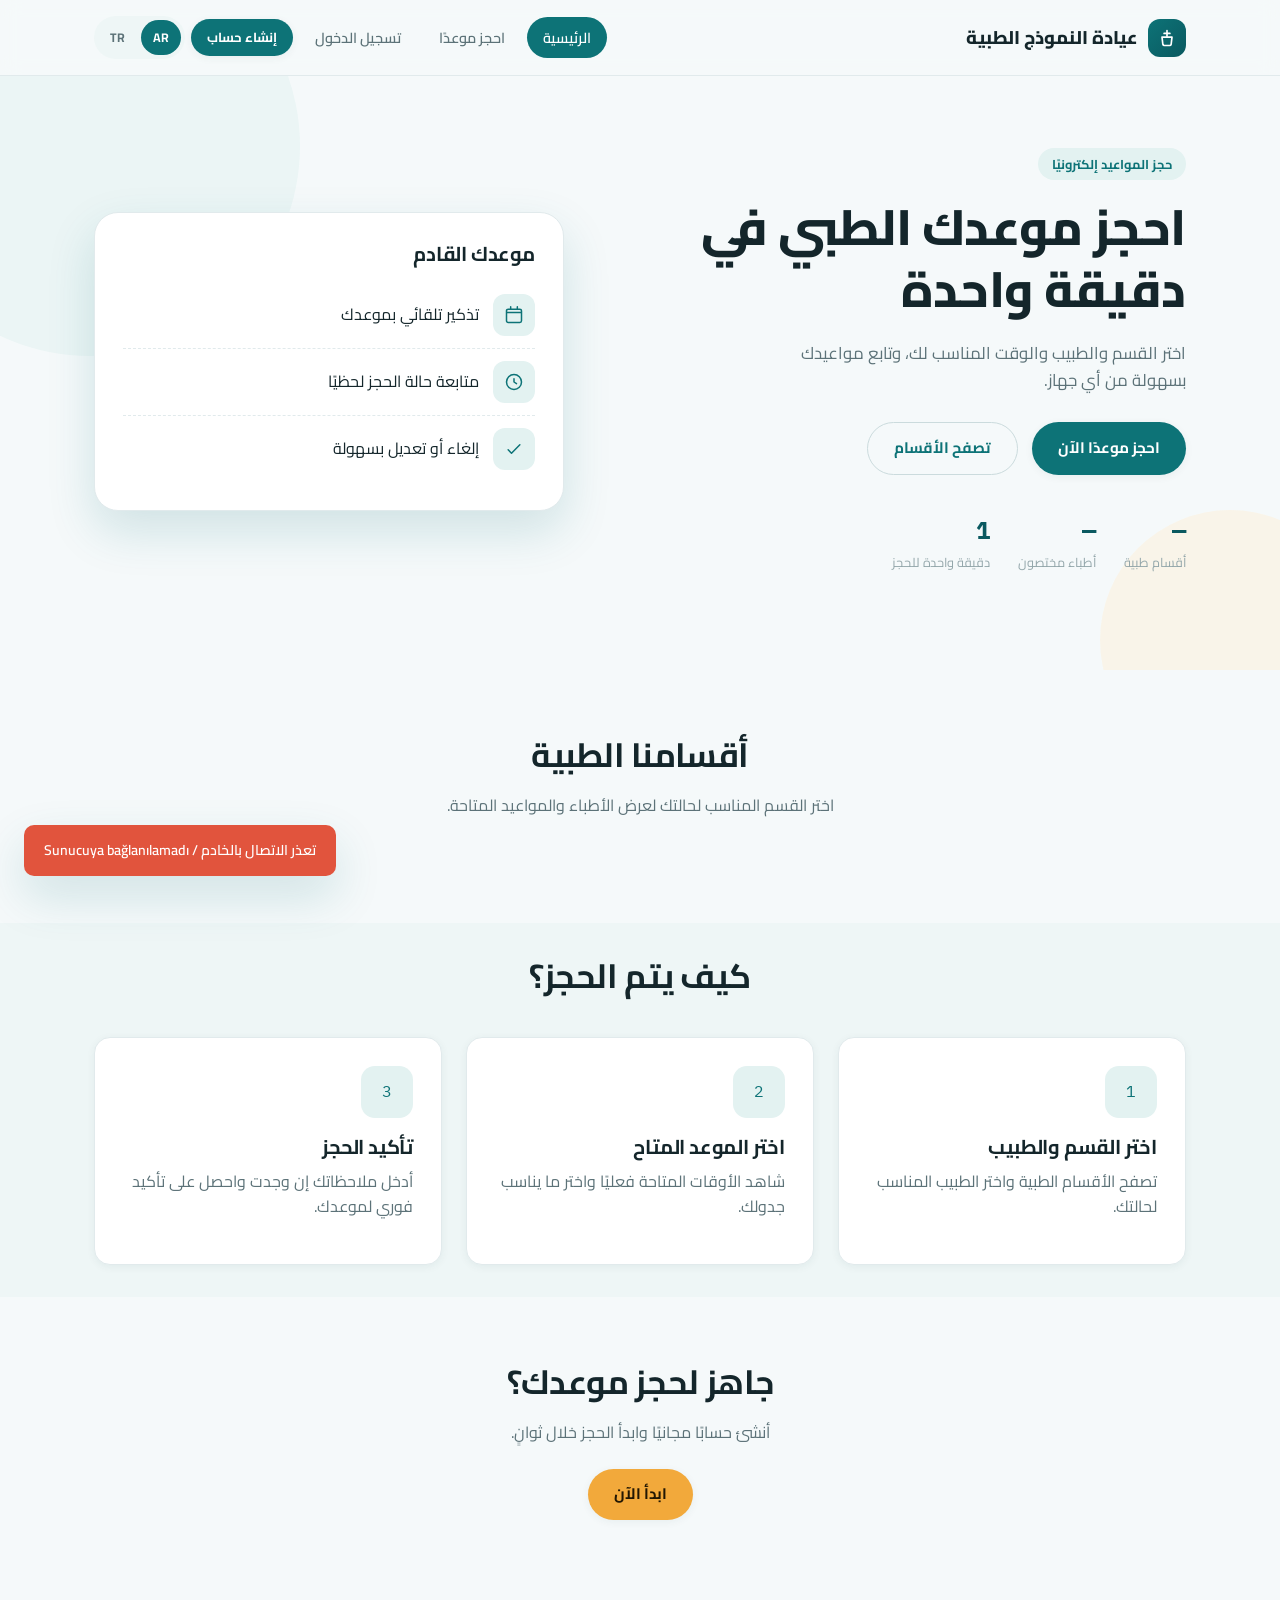
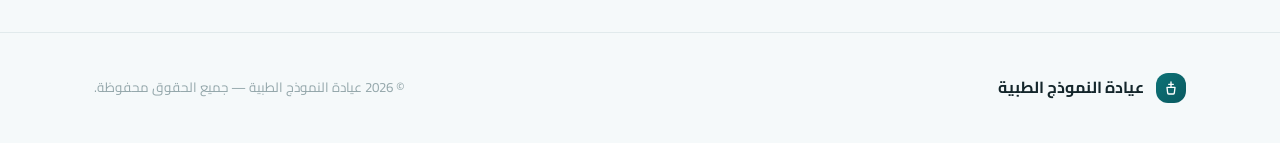
==== frontend/index.html @ ff75f7a0 "Initial commit" ====
<!DOCTYPE html>
<html lang="ar" dir="rtl">
<head>
<meta charset="UTF-8">
<meta name="viewport" content="width=device-width, initial-scale=1.0">
<title>عيادة النموذج الطبية</title>
<link rel="preconnect" href="https://fonts.googleapis.com">
<link rel="preconnect" href="https://fonts.gstatic.com" crossorigin>
<link href="https://fonts.googleapis.com/css2?family=Plus+Jakarta+Sans:wght@400;500;600;700;800&family=Cairo:wght@400;500;600;700;800&family=IBM+Plex+Mono:wght@500;600&display=swap" rel="stylesheet">
<link rel="stylesheet" href="assets/css/style.css">
<link rel="stylesheet" href="assets/css/animations.css">
</head>
<body>

<div id="site-header"></div>

<main class="main-content">

  <!-- ============================== Hero ============================== -->
  <section class="hero">
    <div class="hero-blob hero-blob-1"></div>
    <div class="hero-blob hero-blob-2"></div>
    <div class="container hero-inner">
      <div data-reveal>
        <span class="eyebrow" data-i18n="home.heroEyebrow"></span>
        <h1 data-i18n="home.heroTitle"></h1>
        <p style="font-size:1.05rem; max-width: 46ch;" data-i18n="home.heroSubtitle"></p>
        <div class="hero-actions">
          <a href="booking.html" class="btn btn-primary" data-i18n="home.ctaBook"></a>
          <a href="#departments" class="btn btn-ghost" data-i18n="home.ctaDepartments"></a>
        </div>
        <div class="hero-stats">
          <div class="hero-stat"><b id="stat-departments">—</b><span data-i18n="home.statDepartments"></span></div>
          <div class="hero-stat"><b id="stat-doctors">—</b><span data-i18n="home.statDoctors"></span></div>
          <div class="hero-stat"><b class="mono">1</b><span data-i18n="home.statBooking"></span></div>
        </div>
      </div>

      <div class="hero-card" data-reveal>
        <h3 data-i18n="home.heroCardTitle" style="margin-bottom:16px;"></h3>
        <div class="hero-card-row">
          <span class="hero-card-icon">
            <svg width="20" height="20" viewBox="0 0 24 24" fill="none"><path d="M8 2v3M16 2v3M3.5 9h17M5 5h14a2 2 0 0 1 2 2v12a2 2 0 0 1-2 2H5a2 2 0 0 1-2-2V7a2 2 0 0 1 2-2Z" stroke="currentColor" stroke-width="1.8" stroke-linecap="round" stroke-linejoin="round"/></svg>
          </span>
          <span data-i18n="home.heroCardRow1"></span>
        </div>
        <div class="hero-card-row">
          <span class="hero-card-icon">
            <svg width="20" height="20" viewBox="0 0 24 24" fill="none"><path d="M12 8v4l3 2" stroke="currentColor" stroke-width="1.8" stroke-linecap="round" stroke-linejoin="round"/><circle cx="12" cy="12" r="9" stroke="currentColor" stroke-width="1.8"/></svg>
          </span>
          <span data-i18n="home.heroCardRow2"></span>
        </div>
        <div class="hero-card-row">
          <span class="hero-card-icon">
            <svg width="20" height="20" viewBox="0 0 24 24" fill="none"><path d="m5 13 4 4L19 7" stroke="currentColor" stroke-width="1.8" stroke-linecap="round" stroke-linejoin="round"/></svg>
          </span>
          <span data-i18n="home.heroCardRow3"></span>
        </div>
      </div>
    </div>
  </section>

  <!-- =========================== Departments =========================== -->
  <section id="departments">
    <div class="container">
      <div class="text-center" style="max-width:600px; margin:0 auto 40px;" data-reveal>
        <h2 data-i18n="home.departmentsTitle"></h2>
        <p data-i18n="home.departmentsSubtitle"></p>
      </div>
      <div class="grid grid-4" id="departments-grid" data-reveal-group>
        <!-- injected by home.js -->
      </div>
    </div>
  </section>

  <!-- ========================== How it works =========================== -->
  <section class="section-tight" style="background:var(--color-bg-alt);">
    <div class="container">
      <h2 class="text-center" style="margin-bottom:40px;" data-i18n="home.howItWorksTitle" data-reveal></h2>
      <div class="grid grid-3" data-reveal-group>
        <div class="card card-pad">
          <div class="dept-icon mono">1</div>
          <h3 data-i18n="home.step1Title"></h3>
          <p data-i18n="home.step1Desc"></p>
        </div>
        <div class="card card-pad">
          <div class="dept-icon mono">2</div>
          <h3 data-i18n="home.step2Title"></h3>
          <p data-i18n="home.step2Desc"></p>
        </div>
        <div class="card card-pad">
          <div class="dept-icon mono">3</div>
          <h3 data-i18n="home.step3Title"></h3>
          <p data-i18n="home.step3Desc"></p>
        </div>
      </div>
    </div>
  </section>

  <!-- ============================ Bottom CTA ============================ -->
  <section class="text-center" data-reveal>
    <div class="container">
      <h2 data-i18n="home.ctaBottomTitle"></h2>
      <p style="max-width:50ch; margin:0 auto 24px;" data-i18n="home.ctaBottomSubtitle"></p>
      <a href="booking.html" class="btn btn-accent" data-i18n="home.ctaBottomButton"></a>
    </div>
  </section>

</main>

<div id="site-footer"></div>

<script src="assets/js/config.js"></script>
<script src="assets/js/auth.js"></script>
<script src="assets/js/api.js"></script>
<script src="assets/js/i18n.js"></script>
<script src="assets/js/layout.js"></script>
<script src="assets/js/icons.js"></script>
<script src="assets/js/home.js"></script>
</body>
</html>
---- frontend/assets/css/style.css ----
/* =========================================================================
   Clinic Booking System — Design Tokens & Base Styles
   Palette: clinical teal + warm amber accent, soft light backgrounds.
   Typography: Plus Jakarta Sans (Latin / Turkish) + Cairo (Arabic),
               IBM Plex Mono for times/dates ("appointment ticket" motif).
   ========================================================================= */

:root {
  /* --- Color --- */
  --color-bg: #F5F9FA;
  --color-bg-alt: #EEF6F6;
  --color-surface: #FFFFFF;
  --color-primary: #0D7377;
  --color-primary-dark: #0A5960;
  --color-primary-light: #E3F2F1;
  --color-accent: #F2A93B;
  --color-accent-dark: #D68C1F;
  --color-accent-light: #FDF1DC;
  --color-text: #14262B;
  --color-text-muted: #5C7278;
  --color-text-faint: #93A6AA;
  --color-success: #2FA86B;
  --color-success-light: #E5F6ED;
  --color-danger: #E1543D;
  --color-danger-light: #FCEAE6;
  --color-border: #E1EAEC;
  --color-border-strong: #CBDBDD;

  /* --- Type --- */
  --font-latin: 'Plus Jakarta Sans', 'Segoe UI', sans-serif;
  --font-arabic: 'Cairo', 'Segoe UI', sans-serif;
  --font-mono: 'IBM Plex Mono', 'Courier New', monospace;
  --font-body: var(--font-latin);

  /* --- Shape / Elevation --- */
  --radius-sm: 10px;
  --radius-md: 16px;
  --radius-lg: 24px;
  --radius-pill: 999px;
  --shadow-sm: 0 2px 8px rgba(13, 60, 63, 0.06);
  --shadow-md: 0 8px 24px rgba(13, 115, 119, 0.10);
  --shadow-lg: 0 20px 48px rgba(13, 115, 119, 0.16);

  /* --- Motion --- */
  --ease-out: cubic-bezier(0.16, 1, 0.3, 1);
  --dur-fast: 150ms;
  --dur-base: 280ms;
  --dur-slow: 500ms;
}

html[lang="ar"] { --font-body: var(--font-arabic); }
html[lang="tr"] { --font-body: var(--font-latin); }

* , *::before, *::after { box-sizing: border-box; }

html { scroll-behavior: smooth; }

body {
  margin: 0;
  background: var(--color-bg);
  color: var(--color-text);
  font-family: var(--font-body);
  line-height: 1.6;
  -webkit-font-smoothing: antialiased;
  min-height: 100vh;
  display: flex;
  flex-direction: column;
}

html[dir="rtl"] body { direction: rtl; }
html[dir="ltr"] body { direction: ltr; }

h1, h2, h3, h4 { line-height: 1.25; margin: 0 0 .5em; font-weight: 700; letter-spacing: -0.01em; }
h1 { font-size: clamp(2rem, 1.5rem + 2vw, 3.2rem); font-weight: 800; }
h2 { font-size: clamp(1.5rem, 1.3rem + 1vw, 2.2rem); }
h3 { font-size: 1.25rem; }
p { margin: 0 0 1em; color: var(--color-text-muted); }
a { color: var(--color-primary); text-decoration: none; }
img { max-width: 100%; display: block; }

.mono { font-family: var(--font-mono); letter-spacing: 0.01em; }

.container {
  width: 100%;
  max-width: 1140px;
  margin: 0 auto;
  padding: 0 24px;
}

.main-content { flex: 1; }

section { padding: 64px 0; }
.section-tight { padding: 32px 0; }

.eyebrow {
  display: inline-flex;
  align-items: center;
  gap: 8px;
  font-size: 0.8rem;
  font-weight: 700;
  color: var(--color-primary);
  background: var(--color-primary-light);
  padding: 6px 14px;
  border-radius: var(--radius-pill);
  margin-bottom: 16px;
}

/* ============================= Buttons ================================ */
.btn {
  display: inline-flex;
  align-items: center;
  justify-content: center;
  gap: 8px;
  border: none;
  cursor: pointer;
  font-family: inherit;
  font-weight: 700;
  font-size: 0.95rem;
  padding: 13px 26px;
  border-radius: var(--radius-pill);
  transition: transform var(--dur-fast) var(--ease-out), box-shadow var(--dur-fast) var(--ease-out), background var(--dur-fast);
  white-space: nowrap;
}
.btn:active { transform: scale(0.97); }
.btn:disabled { opacity: 0.55; cursor: not-allowed; transform: none !important; }

.btn-primary { background: var(--color-primary); color: #fff; box-shadow: var(--shadow-sm); }
.btn-primary:hover:not(:disabled) { background: var(--color-primary-dark); box-shadow: var(--shadow-md); transform: translateY(-2px); }

.btn-accent { background: var(--color-accent); color: #221703; box-shadow: var(--shadow-sm); }
.btn-accent:hover:not(:disabled) { background: var(--color-accent-dark); box-shadow: var(--shadow-md); transform: translateY(-2px); }

.btn-ghost { background: transparent; color: var(--color-primary); border: 1.5px solid var(--color-border-strong); }
.btn-ghost:hover:not(:disabled) { background: var(--color-primary-light); border-color: var(--color-primary); }

.btn-danger-ghost { background: transparent; color: var(--color-danger); border: 1.5px solid var(--color-danger-light); }
.btn-danger-ghost:hover:not(:disabled) { background: var(--color-danger-light); }

.btn-sm { padding: 8px 16px; font-size: 0.82rem; }
.btn-block { width: 100%; }
.btn-icon { padding: 10px; border-radius: 50%; }

/* ============================== Cards ================================== */
.card {
  background: var(--color-surface);
  border: 1px solid var(--color-border);
  border-radius: var(--radius-md);
  box-shadow: var(--shadow-sm);
}
.card-pad { padding: 28px; }

/* =========================== Form elements ============================= */
.field { margin-bottom: 18px; }
.field label {
  display: block;
  font-size: 0.85rem;
  font-weight: 700;
  margin-bottom: 6px;
  color: var(--color-text);
}
.field .hint { font-size: 0.78rem; color: var(--color-text-faint); margin-top: 4px; }

input, select, textarea {
  width: 100%;
  font-family: inherit;
  font-size: 0.95rem;
  color: var(--color-text);
  background: var(--color-bg);
  border: 1.5px solid var(--color-border);
  border-radius: var(--radius-sm);
  padding: 12px 16px;
  transition: border-color var(--dur-fast), box-shadow var(--dur-fast);
}
textarea { resize: vertical; min-height: 90px; }
input:focus, select:focus, textarea:focus {
  outline: none;
  border-color: var(--color-primary);
  box-shadow: 0 0 0 4px var(--color-primary-light);
}
input.invalid { border-color: var(--color-danger); }

.form-error {
  color: var(--color-danger);
  background: var(--color-danger-light);
  border-radius: var(--radius-sm);
  padding: 12px 16px;
  font-size: 0.88rem;
  margin-bottom: 16px;
  display: none;
}
.form-error.visible { display: block; }

/* ============================== Badges ================================= */
.badge {
  display: inline-flex;
  align-items: center;
  gap: 6px;
  font-size: 0.75rem;
  font-weight: 700;
  padding: 5px 12px;
  border-radius: var(--radius-pill);
}
.badge-confirmed { background: var(--color-success-light); color: var(--color-success); }
.badge-cancelled { background: var(--color-danger-light); color: var(--color-danger); }
.badge-completed { background: var(--color-primary-light); color: var(--color-primary); }
.badge-no_show { background: #F1F1F1; color: #777; }
.badge::before { content: ''; width: 6px; height: 6px; border-radius: 50%; background: currentColor; }

/* ============================== Navbar ================================= */
.navbar {
  position: sticky;
  top: 0;
  z-index: 100;
  background: rgba(245, 249, 250, 0.85);
  backdrop-filter: blur(10px);
  border-bottom: 1px solid var(--color-border);
}
.navbar-inner {
  display: flex;
  align-items: center;
  justify-content: space-between;
  padding: 16px 24px;
  max-width: 1140px;
  margin: 0 auto;
  gap: 16px;
}
.brand { display: flex; align-items: center; gap: 10px; font-weight: 800; font-size: 1.15rem; color: var(--color-text); }
.brand-mark {
  width: 38px; height: 38px; border-radius: 12px;
  background: linear-gradient(135deg, var(--color-primary), var(--color-primary-dark));
  display: flex; align-items: center; justify-content: center; color: #fff; flex-shrink: 0;
}
.nav-links { display: flex; align-items: center; gap: 6px; flex-wrap: wrap; }
.nav-link {
  padding: 9px 16px; border-radius: var(--radius-pill); font-weight: 600; font-size: 0.9rem;
  color: var(--color-text-muted); transition: background var(--dur-fast), color var(--dur-fast);
}
.nav-link:hover { background: var(--color-primary-light); color: var(--color-primary-dark); }
.nav-link.active { background: var(--color-primary); color: #fff; }

.lang-switch { display: flex; gap: 4px; background: var(--color-bg-alt); padding: 4px; border-radius: var(--radius-pill); }
.lang-switch button {
  border: none; background: transparent; padding: 6px 12px; border-radius: var(--radius-pill);
  font-family: inherit; font-weight: 700; font-size: 0.78rem; cursor: pointer; color: var(--color-text-muted);
  transition: background var(--dur-fast), color var(--dur-fast);
}
.lang-switch button.active { background: var(--color-primary); color: #fff; }

.navbar-toggle { display: none; background: none; border: none; cursor: pointer; padding: 8px; }

@media (max-width: 780px) {
  .navbar-toggle { display: inline-flex; }
  .nav-links {
    position: absolute; inset-inline: 0; top: 100%; background: var(--color-surface);
    flex-direction: column; align-items: stretch; padding: 12px; border-bottom: 1px solid var(--color-border);
    display: none;
  }
  .nav-links.open { display: flex; }
  .nav-link { text-align: center; }
}

/* =============================== Footer ================================ */
.site-footer { border-top: 1px solid var(--color-border); padding: 40px 0; margin-top: 48px; }
.footer-inner { display: flex; flex-wrap: wrap; gap: 16px; align-items: center; justify-content: space-between; }
.footer-inner small { color: var(--color-text-faint); }

/* ================================ Utils ================================= */
.text-center { text-align: center; }
.muted { color: var(--color-text-muted); }
.stack { display: flex; flex-direction: column; gap: 12px; }
.row { display: flex; align-items: center; gap: 12px; flex-wrap: wrap; }
.grid { display: grid; gap: 24px; }
.grid-2 { grid-template-columns: repeat(2, 1fr); }
.grid-3 { grid-template-columns: repeat(3, 1fr); }
.grid-4 { grid-template-columns: repeat(4, 1fr); }
@media (max-width: 900px) { .grid-3, .grid-4 { grid-template-columns: repeat(2, 1fr); } }
@media (max-width: 600px) { .grid-2, .grid-3, .grid-4 { grid-template-columns: 1fr; } }

.empty-state { text-align: center; padding: 64px 24px; color: var(--color-text-faint); }
.empty-state svg { margin-bottom: 16px; opacity: 0.6; }

.spinner {
  width: 20px; height: 20px; border-radius: 50%;
  border: 3px solid var(--color-primary-light); border-top-color: var(--color-primary);
  animation: spin 0.7s linear infinite;
}
@keyframes spin { to { transform: rotate(360deg); } }

.skeleton { background: linear-gradient(100deg, var(--color-border) 30%, #EEF6F6 50%, var(--color-border) 70%); background-size: 200% 100%; animation: shimmer 1.4s infinite; border-radius: var(--radius-sm); }
@keyframes shimmer { to { background-position: -200% 0; } }

::selection { background: var(--color-accent-light); color: var(--color-primary-dark); }

/* ================================ Hero ================================== */
.hero { position: relative; overflow: hidden; padding: 72px 0 96px; }
.hero-inner { position: relative; z-index: 2; display: grid; grid-template-columns: 1.1fr 0.9fr; gap: 48px; align-items: center; }
@media (max-width: 860px) { .hero-inner { grid-template-columns: 1fr; } }
.hero h1 { margin-bottom: 20px; }
.hero-actions { display: flex; gap: 14px; flex-wrap: wrap; margin-top: 28px; }
.hero-stats { display: flex; gap: 28px; margin-top: 36px; flex-wrap: wrap; }
.hero-stat b { display: block; font-family: var(--font-mono); font-size: 1.5rem; color: var(--color-primary-dark); }
.hero-stat span { font-size: 0.8rem; color: var(--color-text-faint); }

.hero-blob { position: absolute; border-radius: 50%; filter: blur(0px); opacity: 0.55; z-index: 1; }
.hero-blob-1 { width: 420px; height: 420px; background: var(--color-primary-light); top: -140px; inset-inline-end: -120px; animation: float-blob 9s ease-in-out infinite; }
.hero-blob-2 { width: 260px; height: 260px; background: var(--color-accent-light); bottom: -100px; inset-inline-start: -80px; animation: float-blob 11s ease-in-out infinite reverse; }
@keyframes float-blob { 0%, 100% { transform: translateY(0) scale(1); } 50% { transform: translateY(-24px) scale(1.05); } }

.hero-card {
  position: relative; z-index: 2; background: var(--color-surface); border-radius: var(--radius-lg);
  box-shadow: var(--shadow-lg); padding: 28px; border: 1px solid var(--color-border);
}
.hero-card-row { display: flex; align-items: center; gap: 14px; padding: 12px 0; border-bottom: 1px dashed var(--color-border); }
.hero-card-row:last-child { border-bottom: none; }
.hero-card-icon { width: 42px; height: 42px; border-radius: 12px; background: var(--color-primary-light); color: var(--color-primary); display: flex; align-items: center; justify-content: center; flex-shrink: 0; }

/* ========================= Department / Doctor cards ==================== */
.dept-card, .doctor-card {
  background: var(--color-surface); border: 1px solid var(--color-border); border-radius: var(--radius-md);
  padding: 24px; cursor: pointer; transition: transform var(--dur-base) var(--ease-out), box-shadow var(--dur-base) var(--ease-out), border-color var(--dur-base);
  text-align: start;
}
.dept-card:hover, .doctor-card:hover { transform: translateY(-6px); box-shadow: var(--shadow-md); border-color: var(--color-primary-light); }
.dept-card.selected, .doctor-card.selected { border-color: var(--color-primary); box-shadow: 0 0 0 3px var(--color-primary-light); }

.dept-icon {
  width: 52px; height: 52px; border-radius: 14px; background: var(--color-primary-light); color: var(--color-primary);
  display: flex; align-items: center; justify-content: center; margin-bottom: 16px;
}
.dept-card h3 { margin-bottom: 8px; }
.dept-card p { font-size: 0.88rem; margin-bottom: 0; }

.doctor-avatar {
  width: 64px; height: 64px; border-radius: 50%; background: var(--color-primary-light); color: var(--color-primary-dark);
  display: flex; align-items: center; justify-content: center; font-weight: 800; font-size: 1.3rem; margin-bottom: 14px;
  background-size: cover; background-position: center;
}
.doctor-card h3 { margin-bottom: 2px; }
.doctor-card .doctor-title { font-size: 0.82rem; color: var(--color-primary); font-weight: 700; margin-bottom: 10px; }
.doctor-card p.bio { font-size: 0.85rem; }

/* ============================ Booking wizard ============================ */
.wizard-steps { display: flex; align-items: center; gap: 6px; margin-bottom: 40px; flex-wrap: wrap; }
.wizard-step { display: flex; align-items: center; gap: 8px; font-size: 0.82rem; font-weight: 700; color: var(--color-text-faint); }
.wizard-step .dot {
  width: 28px; height: 28px; border-radius: 50%; background: var(--color-bg-alt); color: var(--color-text-faint);
  display: flex; align-items: center; justify-content: center; font-family: var(--font-mono); font-size: 0.78rem;
  transition: background var(--dur-base), color var(--dur-base);
}
.wizard-step.active .dot { background: var(--color-primary); color: #fff; }
.wizard-step.done .dot { background: var(--color-success); color: #fff; }
.wizard-step.active { color: var(--color-text); }
.wizard-connector { flex: 1; height: 2px; background: var(--color-border); min-width: 16px; }

.wizard-panel { animation: step-in var(--dur-slow) var(--ease-out); }
@keyframes step-in { from { opacity: 0; transform: translateY(12px); } to { opacity: 1; transform: translateY(0); } }

.time-slot-grid { display: grid; grid-template-columns: repeat(auto-fill, minmax(110px, 1fr)); gap: 10px; margin-top: 8px; }
.time-slot {
  font-family: var(--font-mono); font-size: 0.85rem; font-weight: 600; text-align: center; padding: 12px 8px;
  border: 1.5px solid var(--color-border); border-radius: var(--radius-sm); background: var(--color-surface); cursor: pointer;
  transition: all var(--dur-fast) var(--ease-out);
}
.time-slot:hover:not(.disabled) { border-color: var(--color-primary); background: var(--color-primary-light); }
.time-slot.selected { background: var(--color-primary); border-color: var(--color-primary); color: #fff; transform: scale(1.04); }
.time-slot.disabled { opacity: 0.35; text-decoration: line-through; cursor: not-allowed; }

/* ============================ Appointment ticket ========================= */
.ticket {
  display: flex; background: var(--color-surface); border: 1px solid var(--color-border); border-radius: var(--radius-md);
  overflow: hidden; box-shadow: var(--shadow-sm); position: relative;
}
.ticket-main { flex: 1; padding: 22px 24px; }
.ticket-stub {
  width: 130px; flex-shrink: 0; background: var(--color-primary-light); display: flex; flex-direction: column;
  align-items: center; justify-content: center; gap: 4px; position: relative;
  border-inline-start: 2px dashed var(--color-border-strong);
}
.ticket-stub .time { font-family: var(--font-mono); font-weight: 800; font-size: 1.3rem; color: var(--color-primary-dark); }
.ticket-stub .date { font-family: var(--font-mono); font-size: 0.72rem; color: var(--color-primary-dark); opacity: 0.75; }
.ticket-stub::before, .ticket-stub::after {
  content: ''; position: absolute; width: 18px; height: 18px; background: var(--color-bg); border-radius: 50%;
  inset-inline-start: -9px;
}
.ticket-stub::before { top: -9px; }
.ticket-stub::after { bottom: -9px; }
.ticket-title { font-weight: 700; font-size: 1.02rem; margin-bottom: 4px; }
.ticket-sub { font-size: 0.85rem; color: var(--color-text-muted); margin-bottom: 12px; }
.ticket-actions { display: flex; gap: 10px; align-items: center; flex-wrap: wrap; }

/* ============================== Admin layout ============================= */
.admin-shell { display: grid; grid-template-columns: 220px 1fr; gap: 28px; align-items: start; }
@media (max-width: 860px) { .admin-shell { grid-template-columns: 1fr; } }
.admin-tabs { display: flex; flex-direction: column; gap: 4px; position: sticky; top: 90px; }
@media (max-width: 860px) { .admin-tabs { position: static; flex-direction: row; overflow-x: auto; padding-bottom: 4px; } }
.admin-tab {
  text-align: start; padding: 11px 16px; border-radius: var(--radius-sm); border: none; background: transparent;
  font-family: inherit; font-weight: 700; font-size: 0.88rem; color: var(--color-text-muted); cursor: pointer; white-space: nowrap;
}
.admin-tab.active { background: var(--color-primary); color: #fff; }
.admin-tab:hover:not(.active) { background: var(--color-primary-light); }

.admin-panel { display: none; }
.admin-panel.active { display: block; animation: step-in var(--dur-base) var(--ease-out); }

.data-table { width: 100%; border-collapse: collapse; font-size: 0.88rem; }
.data-table th { text-align: start; padding: 10px 12px; color: var(--color-text-faint); font-size: 0.75rem; text-transform: uppercase; letter-spacing: 0.03em; border-bottom: 1.5px solid var(--color-border); }
.data-table td { padding: 12px; border-bottom: 1px solid var(--color-border); vertical-align: middle; }
.data-table tr:last-child td { border-bottom: none; }
.table-wrap { overflow-x: auto; border-radius: var(--radius-md); border: 1px solid var(--color-border); background: var(--color-surface); }
.table-wrap .data-table { border-radius: var(--radius-md); overflow: hidden; }

.filter-bar { display: flex; gap: 10px; flex-wrap: wrap; margin-bottom: 18px; align-items: center; }
.filter-bar select, .filter-bar input { width: auto; min-width: 140px; }

.modal-backdrop {
  position: fixed; inset: 0; background: rgba(20, 38, 43, 0.45); display: none;
  align-items: center; justify-content: center; z-index: 200; padding: 20px; backdrop-filter: blur(2px);
}
.modal-backdrop.open { display: flex; animation: fade-in var(--dur-base); }
@keyframes fade-in { from { opacity: 0; } to { opacity: 1; } }
.modal { background: var(--color-surface); border-radius: var(--radius-lg); padding: 28px; width: 100%; max-width: 480px; box-shadow: var(--shadow-lg); max-height: 90vh; overflow-y: auto; animation: step-in var(--dur-base) var(--ease-out); }

.toast-stack { position: fixed; bottom: 24px; inset-inline-end: 24px; z-index: 300; display: flex; flex-direction: column; gap: 10px; }
.toast {
  background: var(--color-text); color: #fff; padding: 14px 20px; border-radius: var(--radius-sm); box-shadow: var(--shadow-lg);
  font-size: 0.88rem; font-weight: 600; animation: toast-in var(--dur-base) var(--ease-out); max-width: 320px;
}
.toast.success { background: var(--color-success); }
.toast.error { background: var(--color-danger); }
@keyframes toast-in { from { opacity: 0; transform: translateY(12px); } to { opacity: 1; transform: translateY(0); } }

/* ============================ Segmented toggle =========================== */
.segmented { display: flex; background: var(--color-bg-alt); border-radius: var(--radius-sm); padding: 4px; gap: 4px; }
.segmented label {
  flex: 1; text-align: center; padding: 9px 12px; border-radius: 8px; font-size: 0.85rem; font-weight: 700;
  color: var(--color-text-muted); cursor: pointer; transition: background var(--dur-fast), color var(--dur-fast); margin: 0;
}
.segmented input { position: absolute; opacity: 0; pointer-events: none; width: 1px; height: 1px; }
.segmented input:checked + label { background: var(--color-primary); color: #fff; }

.verify-banner {
  background: var(--color-accent-light); border-bottom: 1px solid var(--color-accent); padding: 10px 24px;
  text-align: center; font-size: 0.85rem; font-weight: 600; color: var(--color-accent-dark);
}
.verify-banner a { color: var(--color-primary-dark); text-decoration: underline; font-weight: 700; }

/* Respect reduced motion everywhere */
@media (prefers-reduced-motion: reduce) {
  *, *::before, *::after { animation-duration: 0.01ms !important; animation-iteration-count: 1 !important; transition-duration: 0.01ms !important; scroll-behavior: auto !important; }
}
---- frontend/assets/css/animations.css ----
/* =========================================================================
   Animation utilities — used sparingly and deliberately:
   - reveal-on-scroll for section entrances
   - auth-card entrance
   - fade/slide helpers reused by JS-rendered content
   ========================================================================= */

[data-reveal] {
  opacity: 0;
  transform: translateY(18px);
  transition: opacity 640ms cubic-bezier(0.16, 1, 0.3, 1), transform 640ms cubic-bezier(0.16, 1, 0.3, 1);
}
[data-reveal].revealed { opacity: 1; transform: translateY(0); }

[data-reveal-group] > * { opacity: 0; transform: translateY(16px); transition: opacity 560ms cubic-bezier(0.16,1,0.3,1), transform 560ms cubic-bezier(0.16,1,0.3,1); }
[data-reveal-group].revealed > * { opacity: 1; transform: translateY(0); }
[data-reveal-group].revealed > *:nth-child(1) { transition-delay: 0ms; }
[data-reveal-group].revealed > *:nth-child(2) { transition-delay: 70ms; }
[data-reveal-group].revealed > *:nth-child(3) { transition-delay: 140ms; }
[data-reveal-group].revealed > *:nth-child(4) { transition-delay: 210ms; }
[data-reveal-group].revealed > *:nth-child(5) { transition-delay: 280ms; }
[data-reveal-group].revealed > *:nth-child(6) { transition-delay: 350ms; }

.auth-shell { min-height: calc(100vh - 160px); display: flex; align-items: center; justify-content: center; padding: 48px 20px; }
.auth-card { width: 100%; max-width: 420px; animation: auth-in 620ms cubic-bezier(0.16, 1, 0.3, 1); }
@keyframes auth-in { from { opacity: 0; transform: translateY(24px) scale(0.98); } to { opacity: 1; transform: translateY(0) scale(1); } }

.fade-in { animation: simple-fade 400ms ease-out; }
@keyframes simple-fade { from { opacity: 0; } to { opacity: 1; } }

.pulse-dot { position: relative; }
.pulse-dot::after {
  content: ''; position: absolute; inset: 0; border-radius: inherit; background: currentColor; opacity: 0.5;
  animation: pulse-ring 1.6s cubic-bezier(0.16, 1, 0.3, 1) infinite;
}
@keyframes pulse-ring { 0% { transform: scale(1); opacity: 0.4; } 100% { transform: scale(1.9); opacity: 0; } }

.confirm-check {
  width: 76px; height: 76px; border-radius: 50%; background: var(--color-success-light); color: var(--color-success);
  display: flex; align-items: center; justify-content: center; margin: 0 auto 20px;
  animation: check-pop 560ms cubic-bezier(0.16, 1, 0.3, 1);
}
@keyframes check-pop { 0% { transform: scale(0.5); opacity: 0; } 70% { transform: scale(1.08); opacity: 1; } 100% { transform: scale(1); } }

@media (prefers-reduced-motion: reduce) {
  [data-reveal], [data-reveal-group] > * { opacity: 1 !important; transform: none !important; transition: none !important; }
}
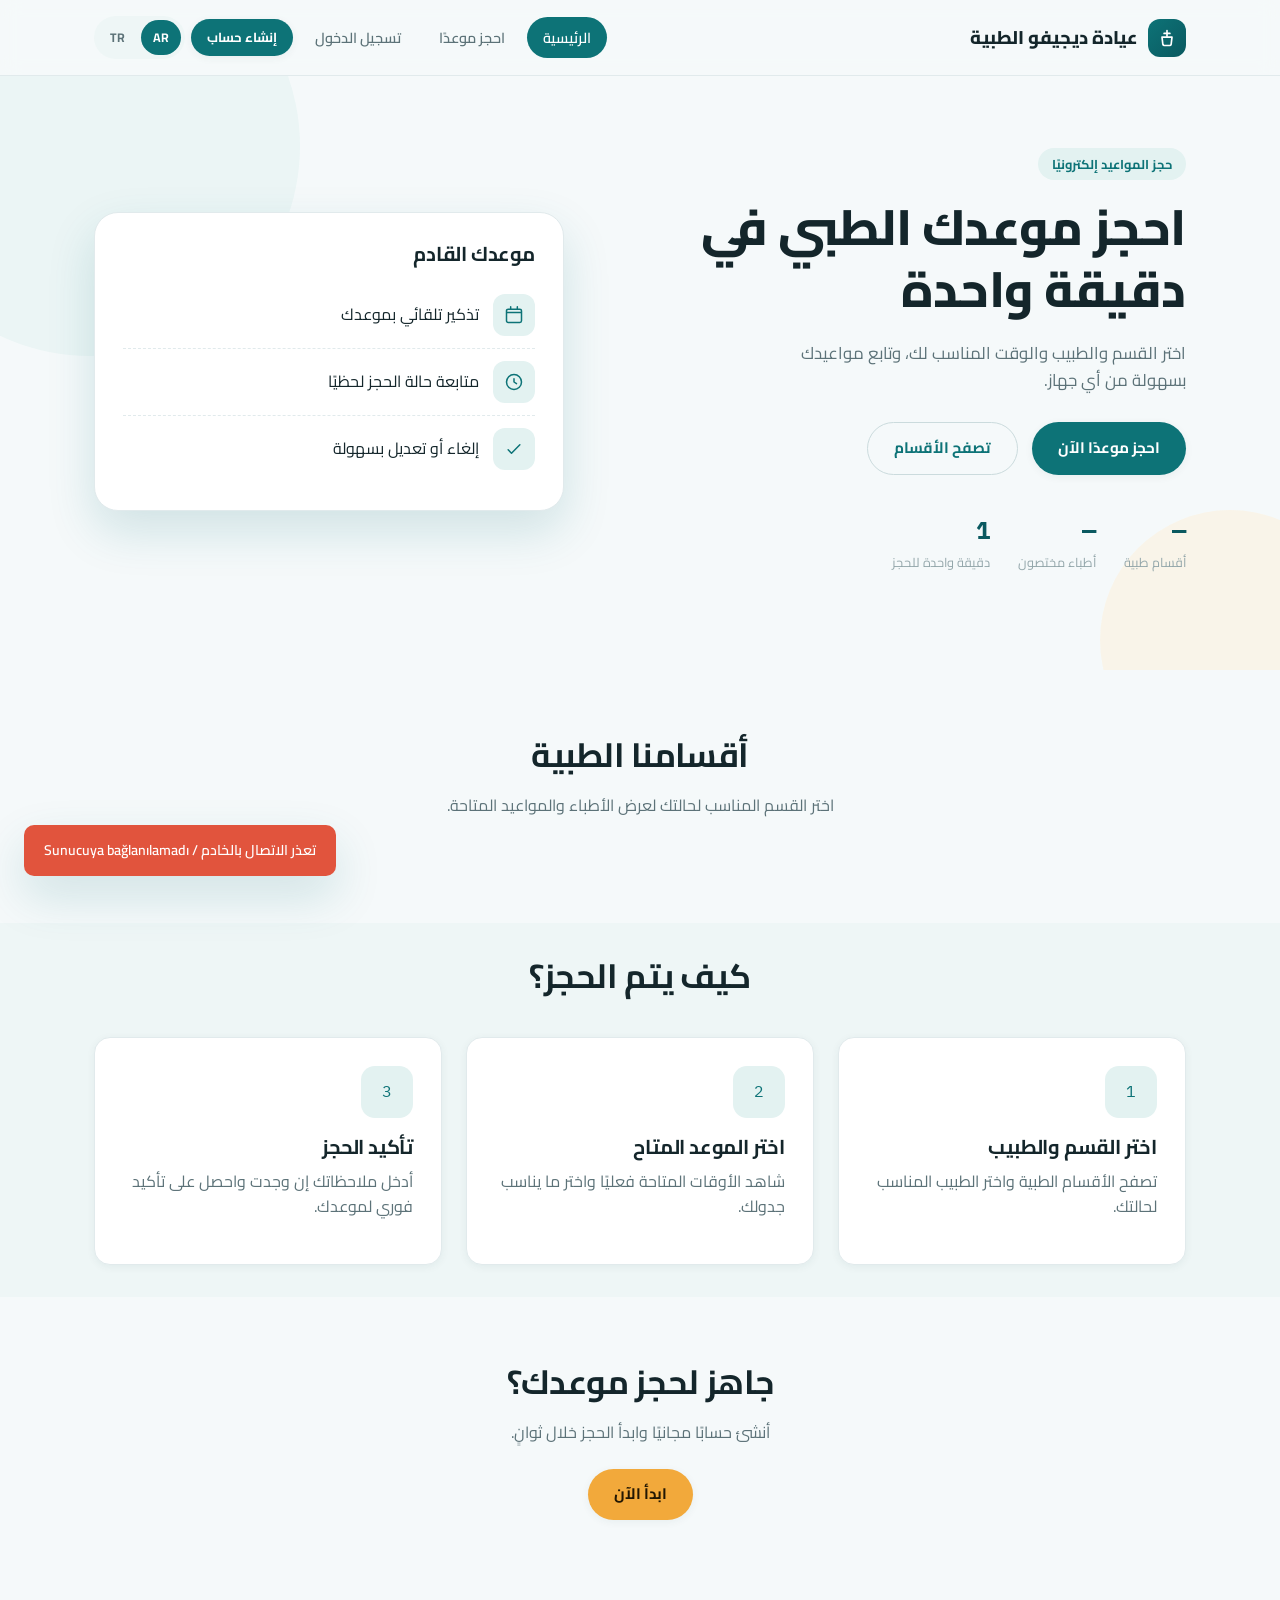
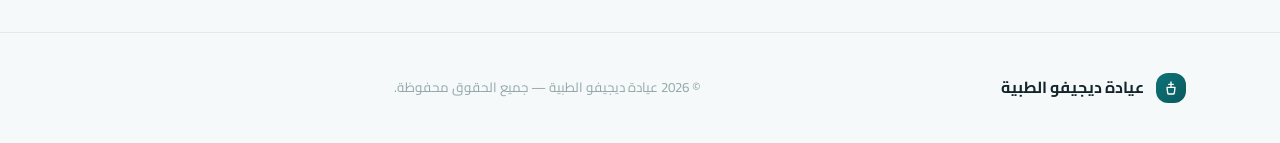
==== commit 7ed5404c: "a" ====
--- a/frontend/index.html
+++ b/frontend/index.html
@@ -23,8 +23,8 @@
     <div class="container hero-inner">
       <div data-reveal>
         <span class="eyebrow" data-i18n="home.heroEyebrow"></span>
-        <h1 data-i18n="home.heroTitle"></h1>
-        <p style="font-size:1.05rem; max-width: 46ch;" data-i18n="home.heroSubtitle"></p>
+        <h1 data-i18n="home.heroTitle" data-theme-text="hero.title"></h1>
+        <p style="font-size:1.05rem; max-width: 46ch;" data-i18n="home.heroSubtitle" data-theme-text="hero.subtitle"></p>
         <div class="hero-actions">
           <a href="booking.html" class="btn btn-primary" data-i18n="home.ctaBook"></a>
           <a href="#departments" class="btn btn-ghost" data-i18n="home.ctaDepartments"></a>
@@ -113,6 +113,7 @@
 <script src="assets/js/config.js"></script>
 <script src="assets/js/auth.js"></script>
 <script src="assets/js/api.js"></script>
+<script src="assets/js/theme.js"></script>
 <script src="assets/js/i18n.js"></script>
 <script src="assets/js/layout.js"></script>
 <script src="assets/js/icons.js"></script>
--- a/frontend/assets/css/style.css
+++ b/frontend/assets/css/style.css
@@ -439,12 +439,6 @@
 .segmented input { position: absolute; opacity: 0; pointer-events: none; width: 1px; height: 1px; }
 .segmented input:checked + label { background: var(--color-primary); color: #fff; }
 
-.verify-banner {
-  background: var(--color-accent-light); border-bottom: 1px solid var(--color-accent); padding: 10px 24px;
-  text-align: center; font-size: 0.85rem; font-weight: 600; color: var(--color-accent-dark);
-}
-.verify-banner a { color: var(--color-primary-dark); text-decoration: underline; font-weight: 700; }
-
 /* Respect reduced motion everywhere */
 @media (prefers-reduced-motion: reduce) {
   *, *::before, *::after { animation-duration: 0.01ms !important; animation-iteration-count: 1 !important; transition-duration: 0.01ms !important; scroll-behavior: auto !important; }
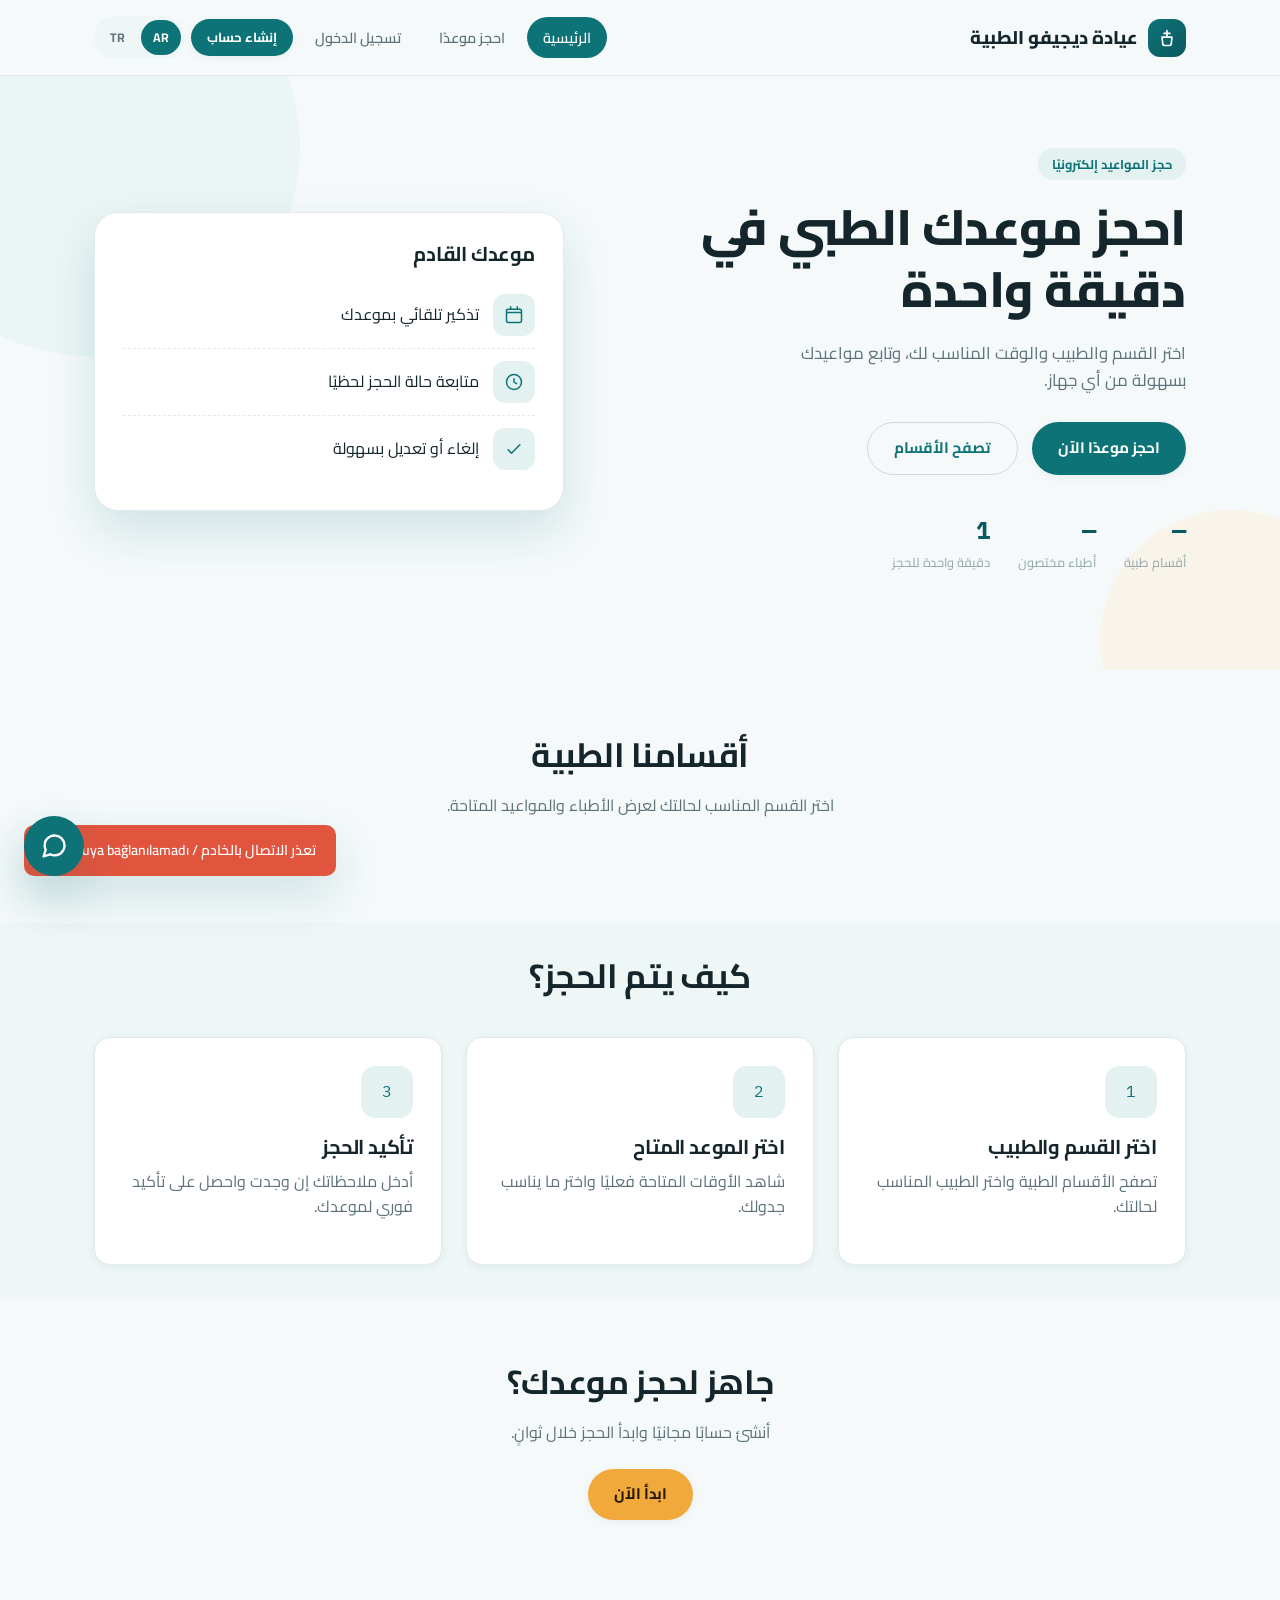
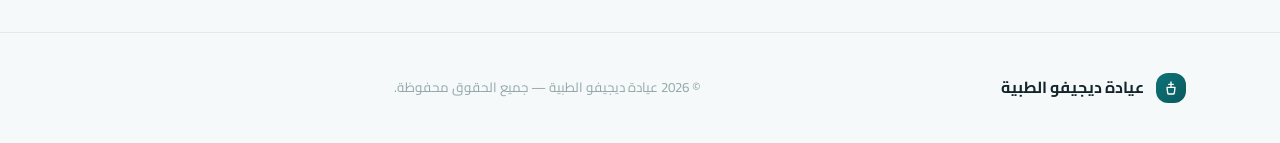
==== commit 4f355bf1: "bot" ====
--- a/frontend/index.html
+++ b/frontend/index.html
@@ -9,6 +9,7 @@
 <link href="https://fonts.googleapis.com/css2?family=Plus+Jakarta+Sans:wght@400;500;600;700;800&family=Cairo:wght@400;500;600;700;800&family=IBM+Plex+Mono:wght@500;600&display=swap" rel="stylesheet">
 <link rel="stylesheet" href="assets/css/style.css">
 <link rel="stylesheet" href="assets/css/animations.css">
+<link rel="stylesheet" href="assets/css/chatbot.css">
 </head>
 <body>
 
@@ -73,6 +74,10 @@
     </div>
   </section>
 
+  <!-- ===================== Clinic content sections ===================== -->
+  <!-- Injected by home.js from GET /public/sections (empty = nothing renders) -->
+  <div id="clinic-sections"></div>
+
   <!-- ========================== How it works =========================== -->
   <section class="section-tight" style="background:var(--color-bg-alt);">
     <div class="container">
@@ -118,5 +123,6 @@
 <script src="assets/js/layout.js"></script>
 <script src="assets/js/icons.js"></script>
 <script src="assets/js/home.js"></script>
+<script src="assets/js/chatbot.js"></script>
 </body>
 </html>
--- a/frontend/assets/css/chatbot.css
+++ b/frontend/assets/css/chatbot.css
@@ -0,0 +1,288 @@
+/*
+ * Web chat widget (Session 6).
+ * Floating action button + slide-up chat panel. Fully theme-variable driven
+ * (matches each clinic's brand) and RTL-aware: the FAB/panel sit bottom-right in
+ * LTR (Turkish) and flip to bottom-left in RTL (Arabic). On small screens the
+ * panel becomes a full-height sheet.
+ */
+
+.chatbot-root {
+  position: fixed;
+  bottom: 24px;
+  right: 24px;
+  z-index: 1000;
+  font-family: var(--font-body, var(--font-latin, sans-serif));
+}
+[dir="rtl"] .chatbot-root {
+  right: auto;
+  left: 24px;
+}
+
+/* ---- Floating action button ---- */
+.chatbot-fab {
+  width: 60px;
+  height: 60px;
+  border-radius: var(--radius-pill, 999px);
+  border: none;
+  cursor: pointer;
+  background: var(--color-primary, #2563eb);
+  color: #fff;
+  box-shadow: var(--shadow-lg, 0 10px 30px rgba(0, 0, 0, 0.2));
+  display: flex;
+  align-items: center;
+  justify-content: center;
+  transition: transform 0.18s ease, box-shadow 0.18s ease, opacity 0.18s ease;
+}
+.chatbot-fab:hover {
+  transform: translateY(-2px) scale(1.04);
+}
+.chatbot-fab:active {
+  transform: scale(0.96);
+}
+.chatbot-fab svg {
+  width: 28px;
+  height: 28px;
+}
+.chatbot-root.is-open .chatbot-fab {
+  opacity: 0;
+  pointer-events: none;
+}
+
+/* ---- Panel ---- */
+.chatbot-panel {
+  position: absolute;
+  bottom: 74px;
+  right: 0;
+  width: 380px;
+  max-width: calc(100vw - 32px);
+  height: 560px;
+  max-height: calc(100vh - 110px);
+  display: flex;
+  flex-direction: column;
+  background: var(--color-surface, #fff);
+  color: var(--color-text, #1a1a1a);
+  border: 1px solid var(--color-border, #e5e7eb);
+  border-radius: var(--radius-lg, 18px);
+  box-shadow: var(--shadow-lg, 0 18px 50px rgba(0, 0, 0, 0.22));
+  overflow: hidden;
+  transform-origin: bottom right;
+  transform: translateY(12px) scale(0.96);
+  opacity: 0;
+  pointer-events: none;
+  transition: transform 0.2s cubic-bezier(0.2, 0.8, 0.3, 1), opacity 0.2s ease;
+}
+[dir="rtl"] .chatbot-panel {
+  right: auto;
+  left: 0;
+  transform-origin: bottom left;
+}
+.chatbot-root.is-open .chatbot-panel {
+  transform: translateY(0) scale(1);
+  opacity: 1;
+  pointer-events: auto;
+}
+
+/* ---- Header ---- */
+.chatbot-header {
+  display: flex;
+  align-items: center;
+  gap: 10px;
+  padding: 14px 16px;
+  background: var(--color-primary, #2563eb);
+  color: #fff;
+  flex-shrink: 0;
+}
+.chatbot-header-logo {
+  width: 34px;
+  height: 34px;
+  border-radius: var(--radius-pill, 999px);
+  object-fit: cover;
+  background: rgba(255, 255, 255, 0.2);
+  flex-shrink: 0;
+}
+.chatbot-header-meta {
+  flex: 1;
+  min-width: 0;
+}
+.chatbot-header-name {
+  font-weight: 700;
+  font-size: 0.95rem;
+  white-space: nowrap;
+  overflow: hidden;
+  text-overflow: ellipsis;
+}
+.chatbot-header-status {
+  font-size: 0.72rem;
+  opacity: 0.85;
+}
+.chatbot-header-btn {
+  background: transparent;
+  border: none;
+  color: #fff;
+  cursor: pointer;
+  padding: 6px;
+  border-radius: var(--radius-sm, 8px);
+  opacity: 0.85;
+  display: flex;
+  align-items: center;
+  transition: opacity 0.15s ease, background 0.15s ease;
+}
+.chatbot-header-btn:hover {
+  opacity: 1;
+  background: rgba(255, 255, 255, 0.15);
+}
+.chatbot-header-btn svg {
+  width: 18px;
+  height: 18px;
+}
+
+/* ---- Messages ---- */
+.chatbot-messages {
+  flex: 1;
+  overflow-y: auto;
+  padding: 16px;
+  display: flex;
+  flex-direction: column;
+  gap: 12px;
+  background: var(--color-bg-alt, #f7f8fa);
+  scroll-behavior: smooth;
+}
+.chatbot-msg {
+  display: flex;
+  flex-direction: column;
+  max-width: 82%;
+}
+.chatbot-msg-bubble {
+  padding: 9px 13px;
+  border-radius: var(--radius-md, 14px);
+  font-size: 0.9rem;
+  line-height: 1.5;
+  word-wrap: break-word;
+  white-space: pre-wrap;
+}
+.chatbot-msg-time {
+  font-size: 0.66rem;
+  color: var(--color-text-muted, #8a8f98);
+  margin-top: 3px;
+  padding: 0 4px;
+}
+.chatbot-msg.bot {
+  align-self: flex-start;
+  align-items: flex-start;
+}
+.chatbot-msg.bot .chatbot-msg-bubble {
+  background: var(--color-surface, #fff);
+  color: var(--color-text, #1a1a1a);
+  border: 1px solid var(--color-border, #e5e7eb);
+  border-bottom-left-radius: 4px;
+}
+[dir="rtl"] .chatbot-msg.bot .chatbot-msg-bubble {
+  border-bottom-left-radius: var(--radius-md, 14px);
+  border-bottom-right-radius: 4px;
+}
+.chatbot-msg.user {
+  align-self: flex-end;
+  align-items: flex-end;
+}
+.chatbot-msg.user .chatbot-msg-bubble {
+  background: var(--color-primary, #2563eb);
+  color: #fff;
+  border-bottom-right-radius: 4px;
+}
+[dir="rtl"] .chatbot-msg.user .chatbot-msg-bubble {
+  border-bottom-right-radius: var(--radius-md, 14px);
+  border-bottom-left-radius: 4px;
+}
+.chatbot-msg.error .chatbot-msg-bubble {
+  background: var(--color-danger-light, #fde8e8);
+  color: var(--color-danger, #c0392b);
+  border: 1px solid var(--color-danger, #c0392b);
+}
+
+/* ---- Typing indicator ---- */
+.chatbot-typing {
+  align-self: flex-start;
+  display: flex;
+  gap: 4px;
+  padding: 11px 14px;
+  background: var(--color-surface, #fff);
+  border: 1px solid var(--color-border, #e5e7eb);
+  border-radius: var(--radius-md, 14px);
+  border-bottom-left-radius: 4px;
+}
+.chatbot-typing span {
+  width: 7px;
+  height: 7px;
+  border-radius: 50%;
+  background: var(--color-text-muted, #9aa0a8);
+  animation: chatbot-bounce 1.3s infinite ease-in-out;
+}
+.chatbot-typing span:nth-child(2) { animation-delay: 0.18s; }
+.chatbot-typing span:nth-child(3) { animation-delay: 0.36s; }
+@keyframes chatbot-bounce {
+  0%, 60%, 100% { transform: translateY(0); opacity: 0.5; }
+  30% { transform: translateY(-5px); opacity: 1; }
+}
+
+/* ---- Input row ---- */
+.chatbot-input-row {
+  display: flex;
+  gap: 8px;
+  align-items: flex-end;
+  padding: 12px;
+  border-top: 1px solid var(--color-border, #e5e7eb);
+  background: var(--color-surface, #fff);
+  flex-shrink: 0;
+}
+.chatbot-input {
+  flex: 1;
+  resize: none;
+  border: 1px solid var(--color-border, #e5e7eb);
+  border-radius: var(--radius-md, 14px);
+  padding: 10px 12px;
+  font: inherit;
+  font-size: 0.9rem;
+  line-height: 1.4;
+  max-height: 100px;
+  color: var(--color-text, #1a1a1a);
+  background: var(--color-bg, #fff);
+  outline: none;
+  transition: border-color 0.15s ease;
+}
+.chatbot-input:focus {
+  border-color: var(--color-primary, #2563eb);
+}
+.chatbot-send {
+  width: 42px;
+  height: 42px;
+  flex-shrink: 0;
+  border: none;
+  border-radius: var(--radius-pill, 999px);
+  background: var(--color-primary, #2563eb);
+  color: #fff;
+  cursor: pointer;
+  display: flex;
+  align-items: center;
+  justify-content: center;
+  transition: opacity 0.15s ease, transform 0.15s ease;
+}
+.chatbot-send:hover { transform: scale(1.06); }
+.chatbot-send:disabled { opacity: 0.45; cursor: not-allowed; transform: none; }
+.chatbot-send svg { width: 20px; height: 20px; }
+[dir="rtl"] .chatbot-send svg { transform: scaleX(-1); }
+
+/* ---- Mobile: full-height sheet ---- */
+@media (max-width: 480px) {
+  .chatbot-root { bottom: 16px; right: 16px; }
+  [dir="rtl"] .chatbot-root { left: 16px; right: auto; }
+  .chatbot-panel {
+    position: fixed;
+    inset: 0;
+    width: 100vw;
+    max-width: 100vw;
+    height: 100dvh;
+    max-height: 100dvh;
+    border-radius: 0;
+    border: none;
+  }
+}
